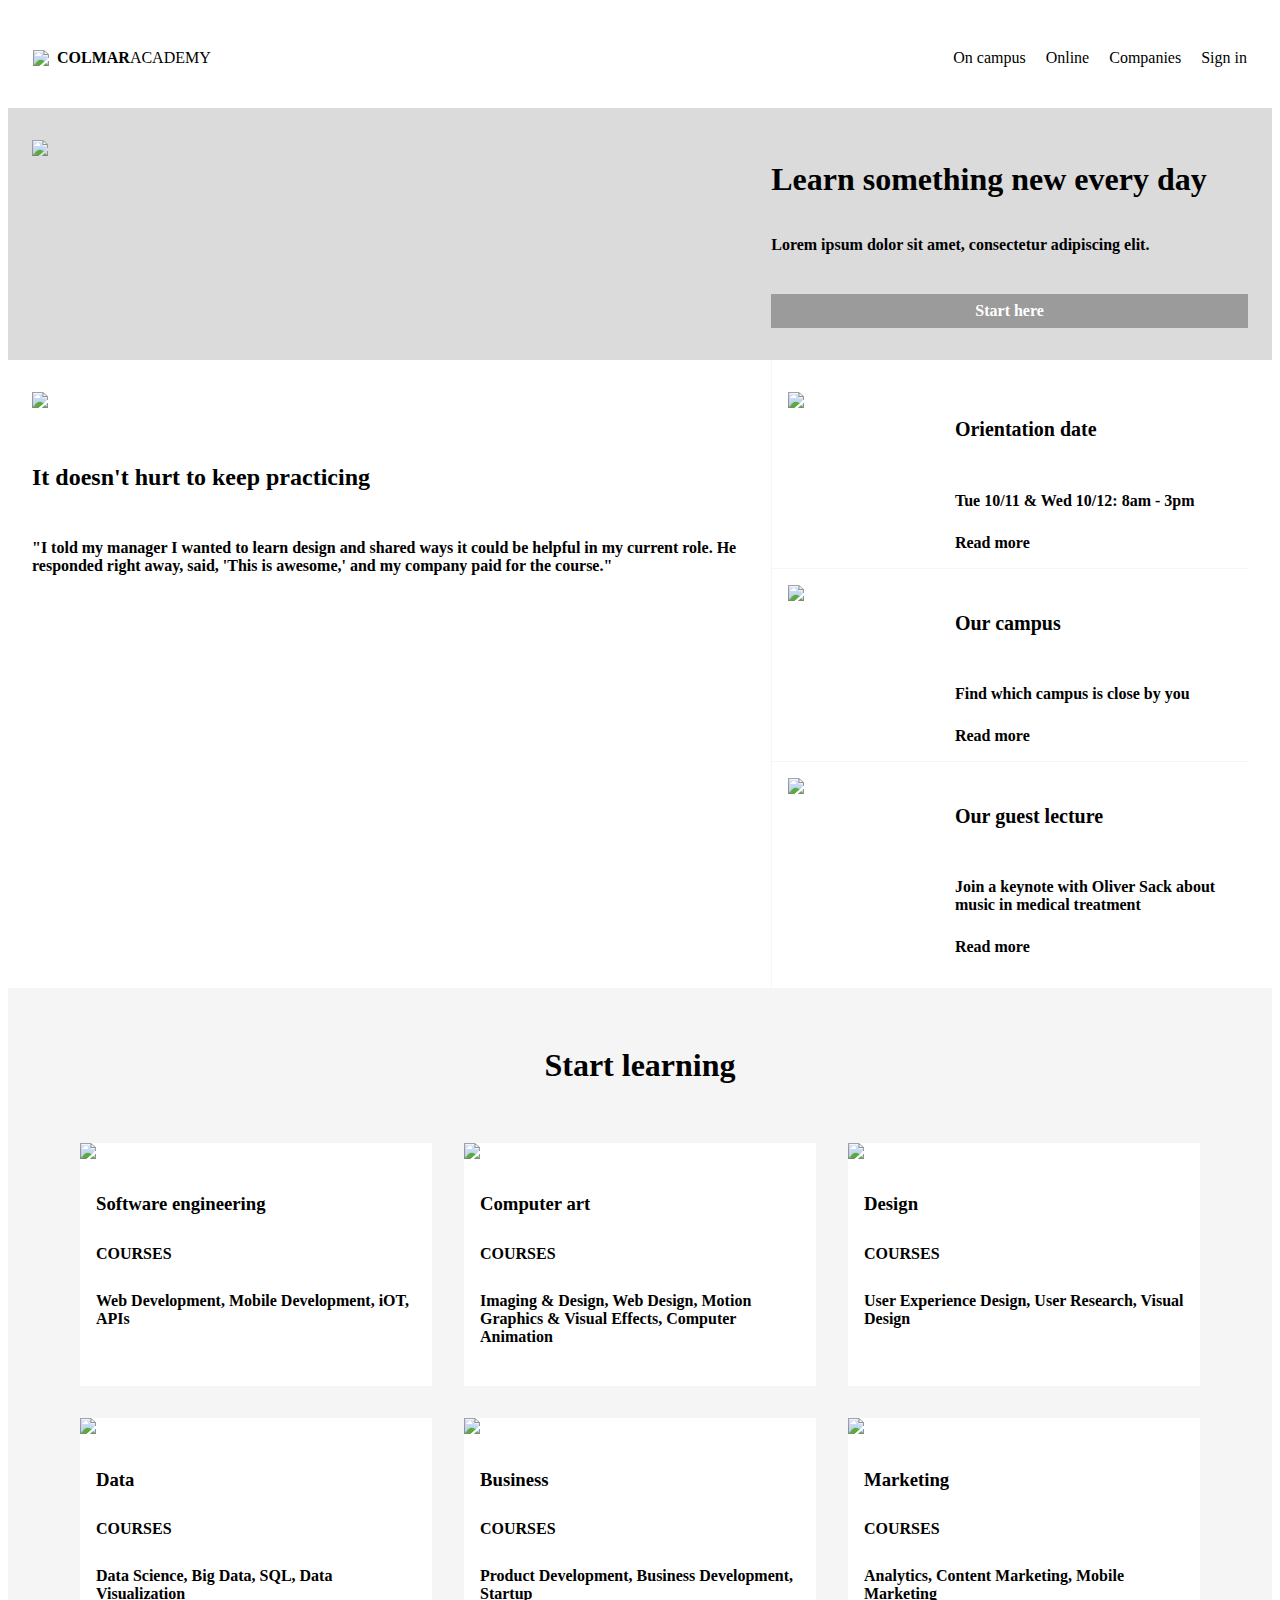
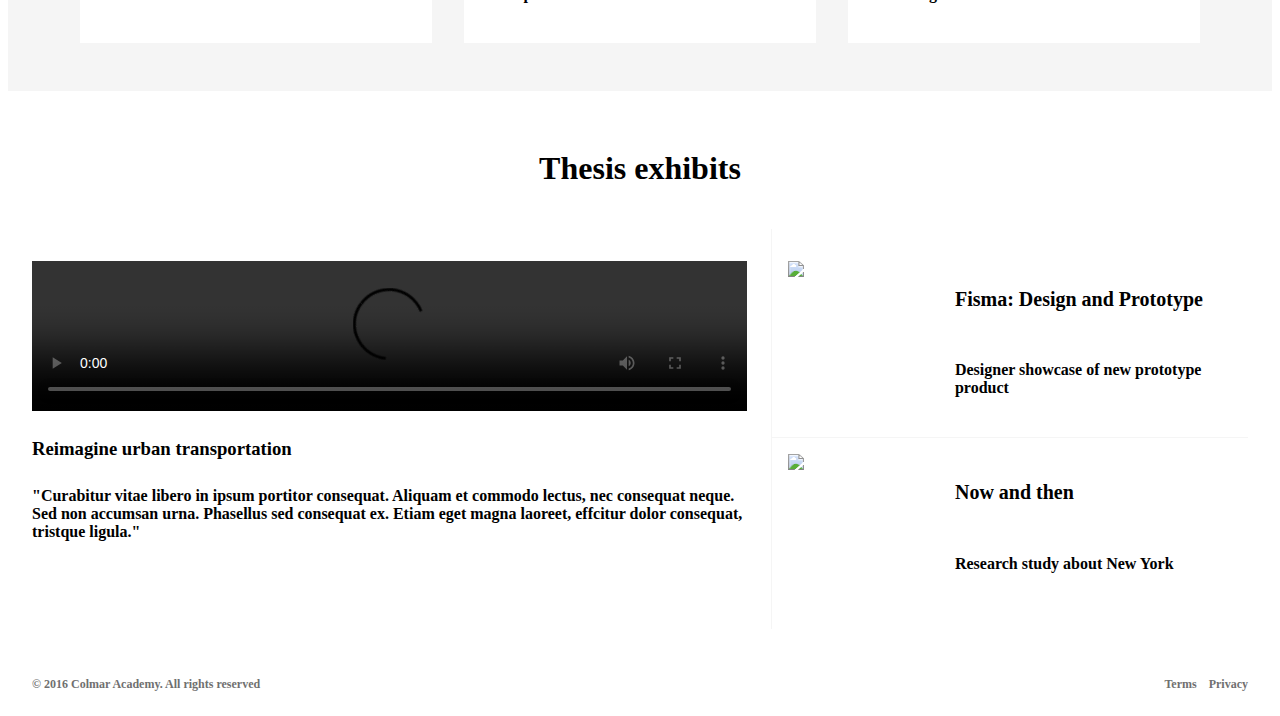
==== Colmar Project/index.html @ 215ecb6f "added files" ====
<!DOCTYPE html>
<html lang="en">
<head>
    <meta charset="UTF-8">
    <meta http-equiv="X-UA-Compatible" content="IE=edge">
    <meta name="viewport" content="width=device-width, initial-scale=1.0">
	<title>Colmar Academy</title>
	
	<link href="resources/css/index.css" rel="stylesheet" type="text/css">
	
</head>
<html>
<body>
  
	<!-- Header -->
	<header>
		<div class="desktop">
			<div class="logo">
				<img src="C:\project\Colmar Project\resources\images\images\ic-logo.svg"> <span><strong>COLMAR</strong>ACADEMY</span>
			</div>
			<nav>
				<ul>
					<li>
						<a href="#">On campus</a>
					</li>
					<li>
						<a href="#">Online</a>
					</li>
                    <li>
                        <a href="#"> Companies</a>
                    </li>
					<li>
						<a href="#">Sign in</a>
					</li>
				</ul>
			</nav>
		</div>
		<div class="mobile">
			<ul>
				<li><img src="C:\project\Colmar Project\resources\images\images\ic-logo.svg"></li>
				<li><img src="C:\project\Colmar Project\resources\images\images\ic-on-campus.svg"></li>
				<li><img src="C:\project\Colmar Project\resources\images\images\ic-online.svg"></li>
				<li><img src="C:\project\Colmar Project\resources\images\images\ic-login.svg"></li>
			</ul>
		</div>
	</header>
  
  <!-- Banner -->
	<div class="flex-content" id="banner">
		<div class="media-container main-content"><img src="C:\project\Colmar Project\resources\images\images\banner.jpg"></div>
		<div class="supporting-content">
			<h1><b>Learn something new every day</b></h1>
			<p><b>Lorem ipsum dolor sit amet, consectetur adipiscing elit.</b></p><a class="button" href="#"><b>Start here</a>
		</div>
	</div>
  
  <!-- Information -->
	<div class="flex-content" id="information-section">
		<div class="main-content">
			<div class="media-container"><img src="C:\project\Colmar Project\resources\images\images\information-main.jpg"></div>
			<h3>It doesn't hurt to keep practicing</h3>
			<p>"I told my manager I wanted to learn design and shared ways it could be helpful in my current role. He responded right away, said, 'This is awesome,' and my company paid for the course."</p>
		</div>
		<div class="supporting-content">
			<div class="content-image-box">
				<div class="media-container"><img class="desktop" src="C:\project\Colmar Project\resources\images\images\information-orientation.jpg"> <img class="mobile" src="C:\project\Colmar Project\resources\images\images\information-orientation-mobile.jpg"></div>
				<div class="text-content">
					<h4>Orientation date</h4>
					<p>Tue 10/11 & Wed 10/12: 8am - 3pm</p><a href="#">Read more</a>
				</div>
			</div>
			<div class="content-image-box">
				<div class="media-container"><img class="desktop" src="C:\project\Colmar Project\resources\images\images\information-campus.jpg"> <img class="mobile" src="C:\project\Colmar Project\resources\images\images\information-campus-mobile.jpg"></div>
				<div class="text-content">
					<h4>Our campus</h4>
					<p>Find which campus is close by you</p><a href="#">Read more</a>
				</div>
			</div>
			<div class="content-image-box">
				<div class="media-container"><img class="desktop" src="C:\project\Colmar Project\resources\images\images\information-guest-lecture.jpg"> <img class="mobile" src="C:\project\Colmar Project\resources\images\images\information-guest-lecture-mobile.jpg"></div>
				<div class="text-content">
					<h4>Our guest lecture</h4>
					<p>Join a keynote with Oliver Sack about music in medical treatment</p><a href="#">Read more</a>
				</div>
			</div>
		</div>
	</div>
  
  <!-- Courses -->
	<div id="courses-section">
		<h2>Start learning</h2>
		<div class="courses-row">
			<a class="course" href="#">
			<div class="media-container"><img src="C:\project\Colmar Project\resources\images\images\course-software.jpg"></div>
			<div class="text-content">
				<h3>Software engineering</h3>
				<h4>COURSES</h4>
				<p>Web Development, Mobile Development, iOT, APIs</p>
			</div></a> <a class="course" href="#">
			<div class="media-container"><img src="C:\project\Colmar Project\resources\images\images\course-computer-art.jpg"></div>
			<div class="text-content">
				<h3>Computer art</h3>
				<h4>COURSES</h4>
				<p>Imaging & Design, Web Design, Motion Graphics & Visual Effects, Computer Animation</p>
			</div></a> <a class="course" href="#">
			<div class="media-container"><img src="C:\project\Colmar Project\resources\images\images\course-design.jpg"></div>
			<div class="text-content">
				<h3>Design</h3>
				<h4>COURSES</h4>
				<p>User Experience Design, User Research, Visual Design</p>
			</div></a>
		</div>
		<div class="courses-row">
			<a class="course" href="#">
			<div class="media-container"><img src="C:\project\Colmar Project\resources\images\images\course-data.jpg"></div>
			<div class="text-content">
				<h3>Data</h3>
				<h4>COURSES</h4>
				<p>Data Science, Big Data, SQL, Data Visualization</p>
			</div></a> <a class="course" href="#">
			<div class="media-container"><img src="C:\project\Colmar Project\resources\images\images\course-business.jpg"></div>
			<div class="text-content">
				<h3>Business</h3>
				<h4>COURSES</h4>
				<p>Product Development, Business Development, Startup</p>
			</div></a> <a class="course" href="#">
			<div class="media-container"><img src="C:\project\Colmar Project\resources\images\images\course-marketing.jpg"></div>
			<div class="text-content">
				<h3>Marketing</h3>
				<h4>COURSES</h4>
				<p>Analytics, Content Marketing, Mobile Marketing</p>
			</div></a>
		</div>
	</div>
  
  <!-- Thesis -->
	<div id="thesis-section">
		<h2>Thesis exhibits</h2>
		<div class="flex-content">
			<div class="main-content">
				<div class="media-container">
					<video controls="" src="C:\project\Colmar Project\resources\video\videos\thesis.mp4">Video could not be loaded.</video>
				</div>
				<h3>Reimagine urban transportation</h3>
				<p>"Curabitur vitae libero in ipsum portitor consequat. Aliquam et commodo lectus, nec consequat neque. Sed non accumsan urna. Phasellus sed consequat ex. Etiam eget magna laoreet, effcitur dolor consequat, tristque ligula."</p>
			</div>
			<div class="supporting-content">
				<div class="content-image-box">
					<div class="media-container"><img src="C:\project\Colmar Project\resources\images\images\thesis-fisma.jpg"></div>
					<div class="text-content">
						<h4>Fisma: Design and Prototype</h4>
						<p>Designer showcase of new prototype product</p>
					</div>
				</div>
				<div class="content-image-box">
					<div class="media-container"><img src="C:\project\Colmar Project\resources\images\images\thesis-now-and-then.jpg"></div>
					<div class="text-content">
						<h4>Now and then</h4>
						<p>Research study about New York</p>
					</div>
				</div>
			</div>
		</div>
	</div>
  
  <!-- Footer -->
	<footer>
		<span class="copyright">© 2016 Colmar Academy. All rights reserved</span> <a href="#">Terms</a> <a href="#">Privacy</a>
	</footer>
</body>
</html>
---- Colmar Project/resources/css/index.css ----
/* Universal Styles */

html {
    font-size: 16px;
  }
  
  a {
    text-decoration: none;
    color: inherit;
  }
  
  strong {
    font-weight: bold;
  }
  
  h2 {
    padding-bottom: 1rem;
    text-align: center;
    font-weight: bold;
    font-size: 2rem;
  }
  
  h1 {
    font-weight: bold;
  }
  
  .media-container {
    overflow: hidden;
  }
  
  .media-container img,
  .media-container video {
    display: block;
    width: 100%;
  }
  
  /* Universal Component - Flex Content Container */
  
  .flex-content {
    display: flex;
    padding: 0 1.5rem;
  }
  
  .flex-content .main-content {
    width: 60%;
    padding: 2rem 1.5rem 2rem 0;
    border-right: 1px solid rgb(245, 245, 245);
  }
  
  .flex-content .supporting-content {
    display: flex;
    flex-direction: column;
    width: 40%;
    padding: 2rem 0;
  }
  
  /* Universal Component - Content Image Box */
  
  .content-image-box {
    display: flex;
    padding: 1rem 0 1rem 1rem;
    border-bottom: 1px solid rgb(245, 245, 245);
  }
  
  .content-image-box:first-child {
    padding-top: 0;
  }
  
  .content-image-box:last-child {
    padding-bottom: 0;
    border-bottom: none;
  }
  
  .content-image-box .media-container {
    width: 35%;
  }
  
  .content-image-box .text-content {
    display: flex;
    flex-direction: column;
    justify-content: center;
    width: 65%;
    padding: 0 0.75rem 0 1rem;
  }
  
  .content-image-box h4 {
    padding-bottom: .5rem;
    font-size: 1.25rem;
    font-weight: bold;
  }
  
  .content-image-box p {
    padding-bottom: .5rem;
  }
  
  .content-image-box .mobile {
    display: none;
  }
  
  
  @media only screen and (max-width: 895px) {
    .content-image-box .desktop {
      display: none;
    }
  
    .content-image-box .mobile {
      display: block;
    }
  
    .content-image-box {
      padding-left: 0;
      border-bottom: none;
    }
  
    .content-image-box .media-container {
      width: 100%;
    }
  }
  
  /* Header */
  
  header {
    padding: 25px;
  }
  
  header .desktop {
    display: flex;
    align-items: center;
  }
  
  header .logo {
    flex-grow: 1;
    display: flex;
    align-items: center;
  }
  
  header .logo img {
    margin-right: .5rem;
  }
  
  header li {
    display: inline;
    padding-right: 1rem;
  }
  
  header li:last-child {
    padding-right: 0;
  }
  
  header .mobile {
    display: none;
  }
  
  @media only screen and (max-width: 550px) {
    header .desktop {
      display: none;
    }
  
    header .mobile {
      display: block;
      width: 100%;
    }
  
    header .mobile ul {
      display: flex;
      justify-content: space-around;
      align-items: center;
    }
  
    .logo {
      justify-content: center;
    }
  
    .logo span {
      display: none;
    }
  
    nav {
      display: none;
    }
  }
  
  /* Banner */
  
  #banner {
    background-color: rgb(219, 219, 219);
  }
  
  #banner .main-content {
    border-right: none;
  }
  
  #banner .supporting-content {
    justify-content: center;
  }
  
  #banner h3 {
    padding-bottom: 2rem;
    font-size: 2rem;
  }
  
  #banner p {
    padding-bottom: 1.5rem;
  }
  
  #banner a {
    padding: .5rem 0;
    background-color: rgb(155, 155, 155);
    text-align: center;
    color: white;
  }
  
  @media only screen and (max-width: 770px) {
    #banner {
      flex-direction: column;
      padding: 0;
    }
  
    #banner .main-content {
      width: auto;
      padding: 0;
    }
  
    #banner .supporting-content {
      width: auto;
      padding: 2rem 1rem;
    }
  }
  
  /* Information */
  
  #information-section .main-content h3 {
    padding-top: 2rem;
    padding-bottom: 1.5rem;
    font-size: 1.5rem;
  }
  
  #information-section .supporting-content {
    justify-content: space-between;
  }
  
  @media only screen and (max-width: 895px) {
    #information-section.flex-content {
      padding: 0 1rem;
    }
  
    #information-section .main-content {
      display: none;
    }
  
    #information-section .supporting-content {
      width: 100%;
    }
  
    #information-section .supporting-content .content-image-box {
      flex-direction: column;
    }
  
    #information-section .text-content {
      max-width: 14rem;
      padding: 1rem;
    }
  }
  
  /* Courses */
  
  #courses-section {
    padding: 2rem 3.5rem;
    background-color: rgb(245, 245, 245);
  }
  
  .courses-row {
    display: flex;
  }
  
  .course {
    flex-basis: 33%;
    margin: 1rem;
    background-color: white;
  }
  
  .course .text-content {
    padding: 1rem 1rem 1.5rem 1rem;
  }
  
  .course h3,
  .course h4 {
    padding-bottom: .5rem;
  }
  
  @media only screen and (max-width: 770px) {
    #courses-section {
      padding: 2rem 1rem;
      background-color: inherit;
    }
  
    .courses-row {
      flex-direction: column;
    }
  
    .course {
      margin: .25rem 0;
    }
  
    .course .text-content {
      background-color: rgb(216, 216, 216);
    }
  
    .course h3 {
      padding-bottom: 0;
    }
  
    .course .media-container,
    .course h4,
    .course p {
      display: none;
    }
  }
  
  /* Thesis */
  
  #thesis-section {
    padding: 2rem 0;
  }
  
  #thesis-section .main-content {
    padding-bottom: 0;
  }
  
  #thesis-section h3 {
    padding: .5rem 0;
  }
  
  @media only screen and (max-width: 895px) {
    #thesis-section .main-content h3,
    #thesis-section .main-content p,
    #thesis-section .supporting-content {
      display: none;
    }
  
    #thesis-section {
      padding-bottom: 1.5rem;
    }
  
    #thesis-section .flex-content {
      padding: 0;
    }
  
    #thesis-section .main-content {
      width: 100%;
      padding: 0;
      margin-right: 0;
    }
  }
  
  /* Footer */
  
  footer {
    display: flex;
    padding: 1rem 1.5rem;
    font-size: .75rem;
    color: rgb(112, 112, 112);
  }
  
  footer .copyright {
    flex-grow: 1;
  }
  
  footer a {
    margin-right: .75rem;
  }
  
  footer a:last-child {
    margin-right: 0;
  }
  
  @media only screen and (max-width: 600px) {
    footer a {
      display: none;
    }
  }
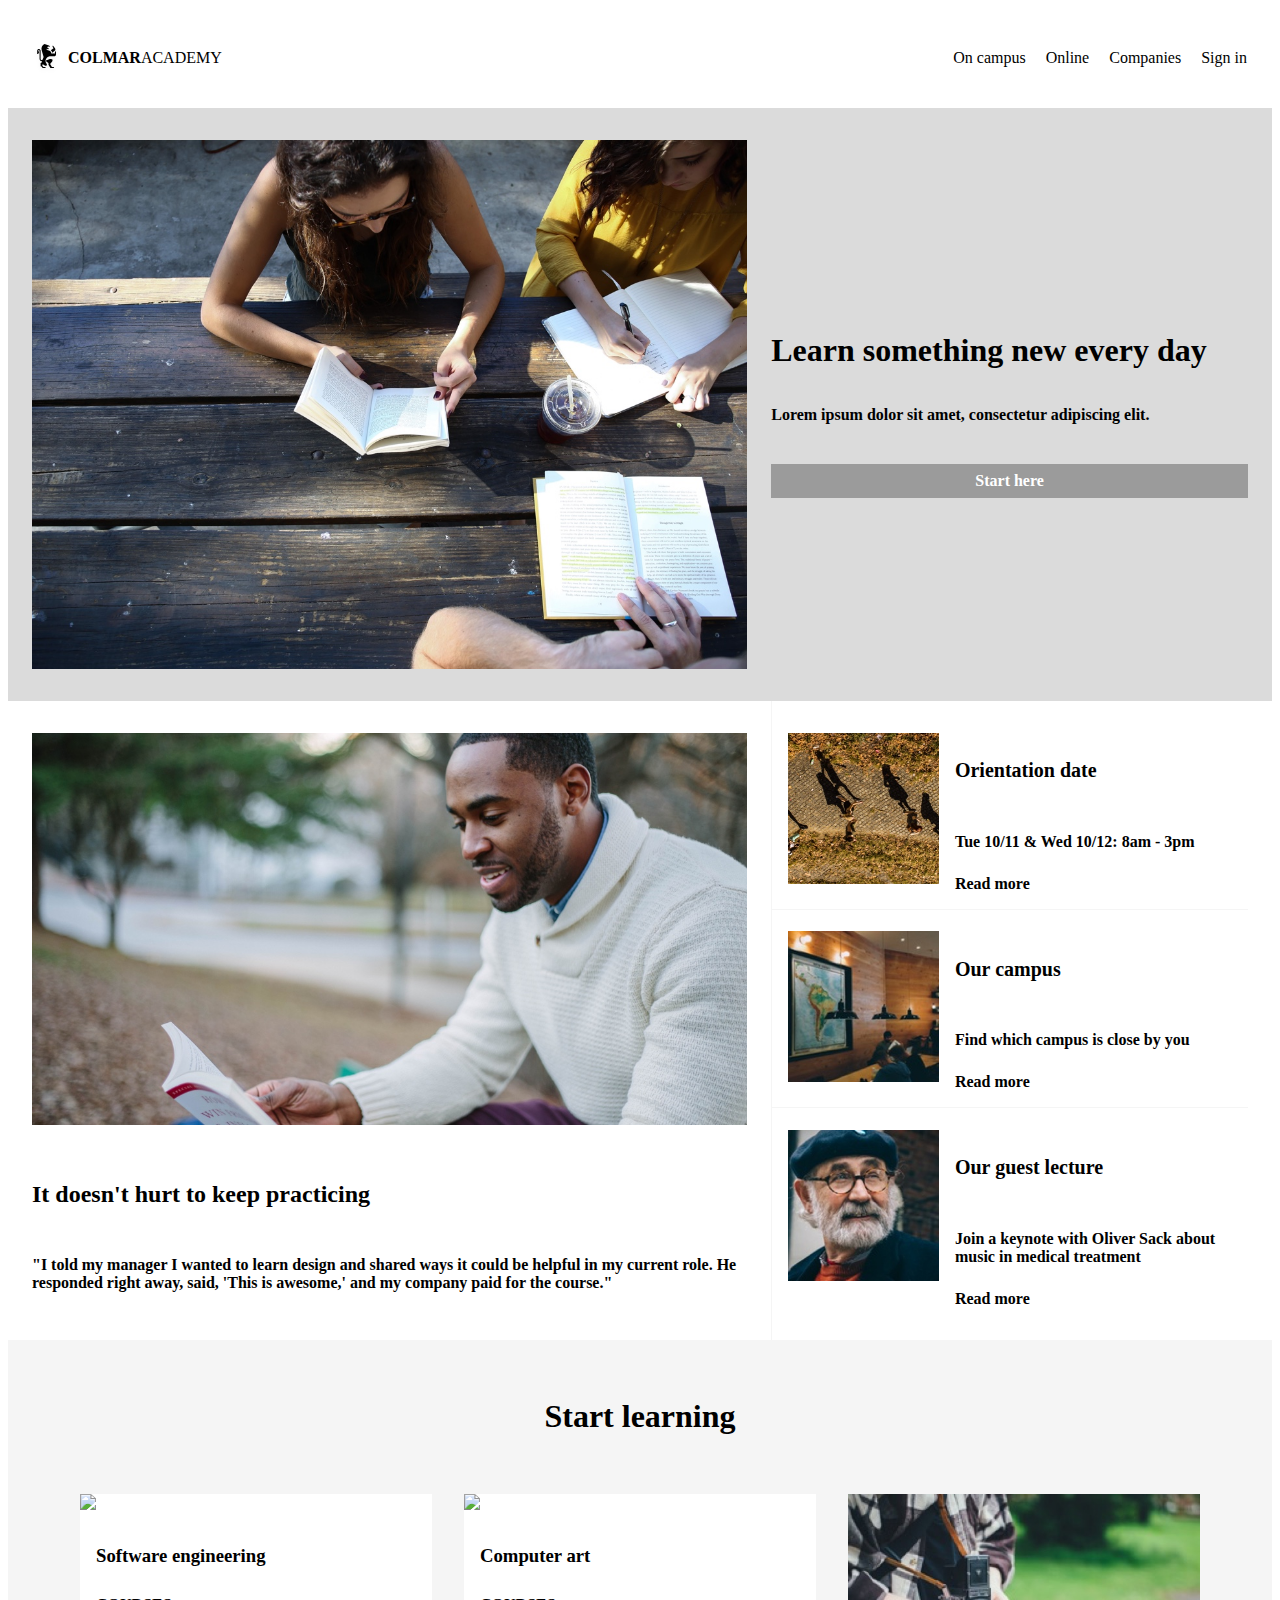
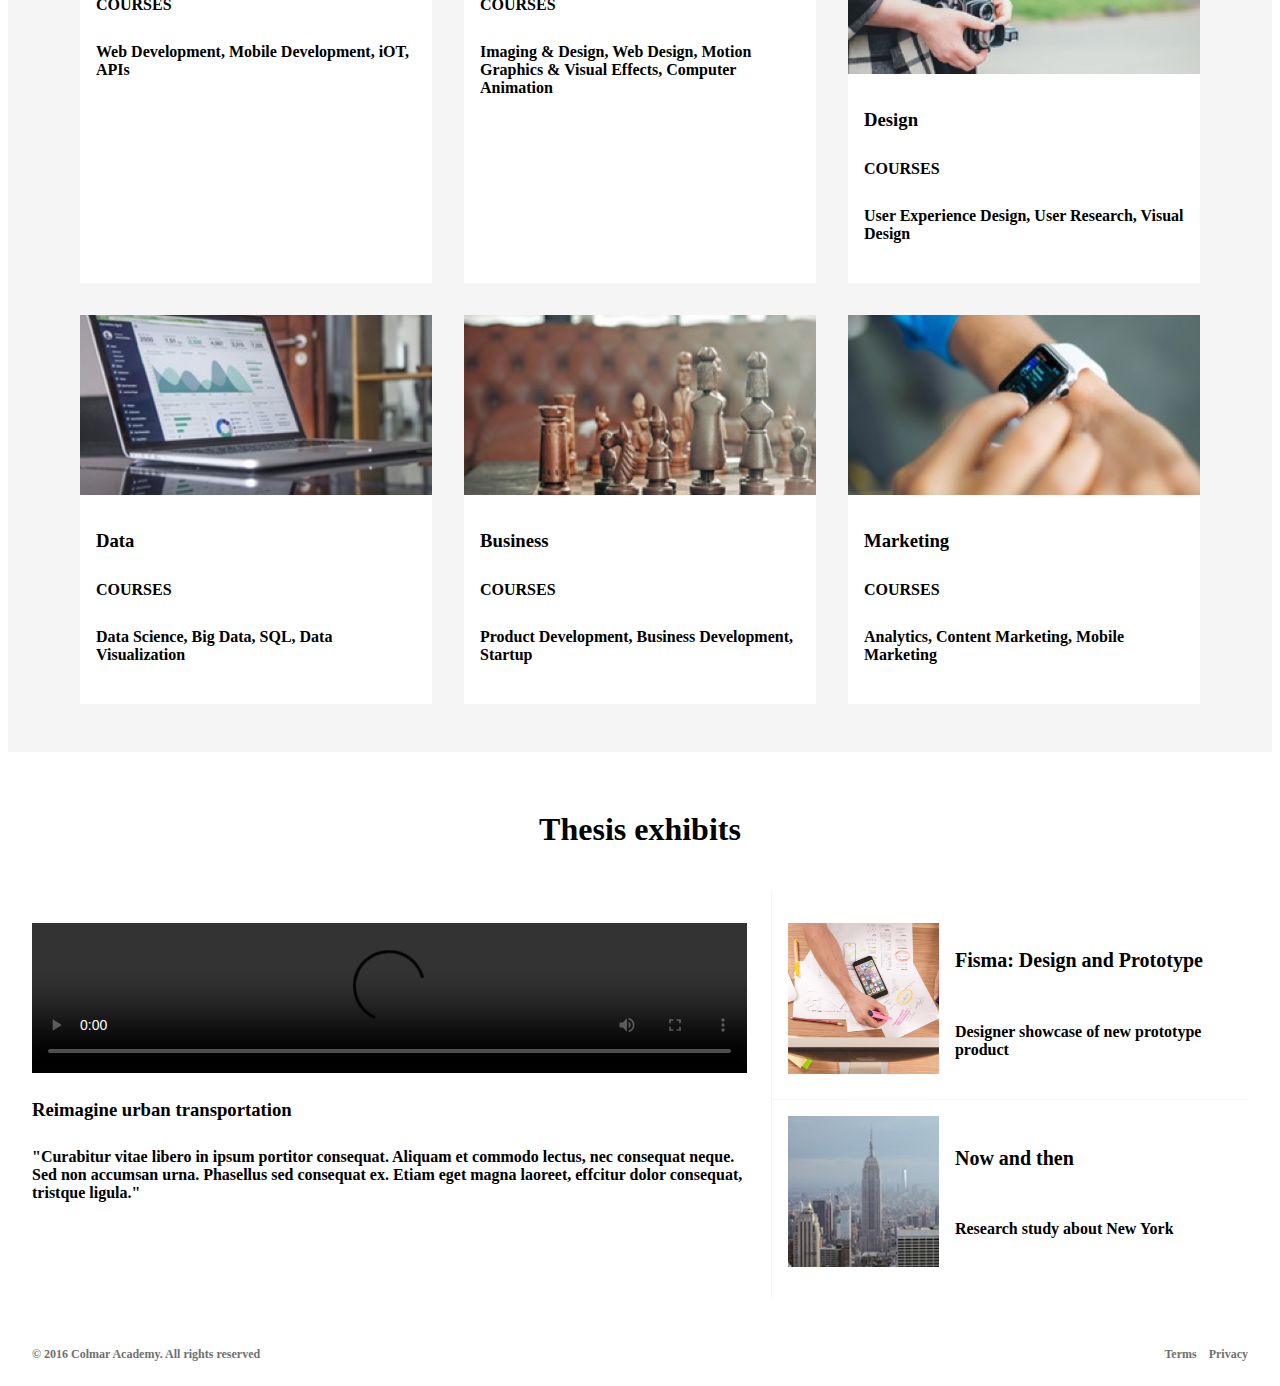
==== commit 8dedb655: "added new files" ====
--- a/Colmar Project/index.html
+++ b/Colmar Project/index.html
@@ -16,7 +16,7 @@
 	<header>
 		<div class="desktop">
 			<div class="logo">
-				<img src="C:\project\Colmar Project\resources\images\images\ic-logo.svg"> <span><strong>COLMAR</strong>ACADEMY</span>
+				<img src="./resources/images/images/ic-logo.svg"> <span><strong>COLMAR</strong>ACADEMY</span>
 			</div>
 			<nav>
 				<ul>
@@ -37,17 +37,17 @@
 		</div>
 		<div class="mobile">
 			<ul>
-				<li><img src="C:\project\Colmar Project\resources\images\images\ic-logo.svg"></li>
-				<li><img src="C:\project\Colmar Project\resources\images\images\ic-on-campus.svg"></li>
-				<li><img src="C:\project\Colmar Project\resources\images\images\ic-online.svg"></li>
-				<li><img src="C:\project\Colmar Project\resources\images\images\ic-login.svg"></li>
+				<li><img src="./resources/images/images/ic-logo.svg"></li>
+				<li><img src="./resources/images/images/ic-on-campus.svg"></li>
+				<li><img src="./resources/images/images/ic-online.svg"></li>
+				<li><img src="./resources/images/images/ic-login.svg"></li>
 			</ul>
 		</div>
 	</header>
   
   <!-- Banner -->
 	<div class="flex-content" id="banner">
-		<div class="media-container main-content"><img src="C:\project\Colmar Project\resources\images\images\banner.jpg"></div>
+		<div class="media-container main-content"><img src="./resources/images/images/banner.jpg"></div>
 		<div class="supporting-content">
 			<h1><b>Learn something new every day</b></h1>
 			<p><b>Lorem ipsum dolor sit amet, consectetur adipiscing elit.</b></p><a class="button" href="#"><b>Start here</a>
@@ -57,27 +57,27 @@
   <!-- Information -->
 	<div class="flex-content" id="information-section">
 		<div class="main-content">
-			<div class="media-container"><img src="C:\project\Colmar Project\resources\images\images\information-main.jpg"></div>
+			<div class="media-container"><img src="./resources/images/images/information-main.jpg"></div>
 			<h3>It doesn't hurt to keep practicing</h3>
 			<p>"I told my manager I wanted to learn design and shared ways it could be helpful in my current role. He responded right away, said, 'This is awesome,' and my company paid for the course."</p>
 		</div>
 		<div class="supporting-content">
 			<div class="content-image-box">
-				<div class="media-container"><img class="desktop" src="C:\project\Colmar Project\resources\images\images\information-orientation.jpg"> <img class="mobile" src="C:\project\Colmar Project\resources\images\images\information-orientation-mobile.jpg"></div>
+				<div class="media-container"><img class="desktop" src="./resources/images/images/information-orientation.jpg"> <img class="mobile" src="C:\project\Colmar Project\resources\images\images\information-orientation-mobile.jpg"></div>
 				<div class="text-content">
 					<h4>Orientation date</h4>
 					<p>Tue 10/11 & Wed 10/12: 8am - 3pm</p><a href="#">Read more</a>
 				</div>
 			</div>
 			<div class="content-image-box">
-				<div class="media-container"><img class="desktop" src="C:\project\Colmar Project\resources\images\images\information-campus.jpg"> <img class="mobile" src="C:\project\Colmar Project\resources\images\images\information-campus-mobile.jpg"></div>
+				<div class="media-container"><img class="desktop" src="./resources/images/images/information-campus.jpg"> <img class="mobile" src="C:\project\Colmar Project\resources\images\images\information-campus-mobile.jpg"></div>
 				<div class="text-content">
 					<h4>Our campus</h4>
 					<p>Find which campus is close by you</p><a href="#">Read more</a>
 				</div>
 			</div>
 			<div class="content-image-box">
-				<div class="media-container"><img class="desktop" src="C:\project\Colmar Project\resources\images\images\information-guest-lecture.jpg"> <img class="mobile" src="C:\project\Colmar Project\resources\images\images\information-guest-lecture-mobile.jpg"></div>
+				<div class="media-container"><img class="desktop" src="./resources/images/images/information-guest-lecture.jpg"> <img class="mobile" src="C:\project\Colmar Project\resources\images\images\information-guest-lecture-mobile.jpg"></div>
 				<div class="text-content">
 					<h4>Our guest lecture</h4>
 					<p>Join a keynote with Oliver Sack about music in medical treatment</p><a href="#">Read more</a>
@@ -103,7 +103,7 @@
 				<h4>COURSES</h4>
 				<p>Imaging & Design, Web Design, Motion Graphics & Visual Effects, Computer Animation</p>
 			</div></a> <a class="course" href="#">
-			<div class="media-container"><img src="C:\project\Colmar Project\resources\images\images\course-design.jpg"></div>
+			<div class="media-container"><img src="./resources/images/images/course-design.jpg"></div>
 			<div class="text-content">
 				<h3>Design</h3>
 				<h4>COURSES</h4>
@@ -112,19 +112,19 @@
 		</div>
 		<div class="courses-row">
 			<a class="course" href="#">
-			<div class="media-container"><img src="C:\project\Colmar Project\resources\images\images\course-data.jpg"></div>
+			<div class="media-container"><img src="./resources/images/images/course-data.jpg"></div>
 			<div class="text-content">
 				<h3>Data</h3>
 				<h4>COURSES</h4>
 				<p>Data Science, Big Data, SQL, Data Visualization</p>
 			</div></a> <a class="course" href="#">
-			<div class="media-container"><img src="C:\project\Colmar Project\resources\images\images\course-business.jpg"></div>
+			<div class="media-container"><img src="./resources/images/images/course-business.jpg"></div>
 			<div class="text-content">
 				<h3>Business</h3>
 				<h4>COURSES</h4>
 				<p>Product Development, Business Development, Startup</p>
 			</div></a> <a class="course" href="#">
-			<div class="media-container"><img src="C:\project\Colmar Project\resources\images\images\course-marketing.jpg"></div>
+			<div class="media-container"><img src="./resources/images/images/course-marketing.jpg"></div>
 			<div class="text-content">
 				<h3>Marketing</h3>
 				<h4>COURSES</h4>
@@ -139,21 +139,21 @@
 		<div class="flex-content">
 			<div class="main-content">
 				<div class="media-container">
-					<video controls="" src="C:\project\Colmar Project\resources\video\videos\thesis.mp4">Video could not be loaded.</video>
+					<video controls="" src="./resources/video/videos/thesis.mp4">Video could not be loaded.</video>
 				</div>
 				<h3>Reimagine urban transportation</h3>
 				<p>"Curabitur vitae libero in ipsum portitor consequat. Aliquam et commodo lectus, nec consequat neque. Sed non accumsan urna. Phasellus sed consequat ex. Etiam eget magna laoreet, effcitur dolor consequat, tristque ligula."</p>
 			</div>
 			<div class="supporting-content">
 				<div class="content-image-box">
-					<div class="media-container"><img src="C:\project\Colmar Project\resources\images\images\thesis-fisma.jpg"></div>
+					<div class="media-container"><img src="./resources/images/images/thesis-fisma.jpg"></div>
 					<div class="text-content">
 						<h4>Fisma: Design and Prototype</h4>
 						<p>Designer showcase of new prototype product</p>
 					</div>
 				</div>
 				<div class="content-image-box">
-					<div class="media-container"><img src="C:\project\Colmar Project\resources\images\images\thesis-now-and-then.jpg"></div>
+					<div class="media-container"><img src="./resources/images/images/thesis-now-and-then.jpg"></div>
 					<div class="text-content">
 						<h4>Now and then</h4>
 						<p>Research study about New York</p>
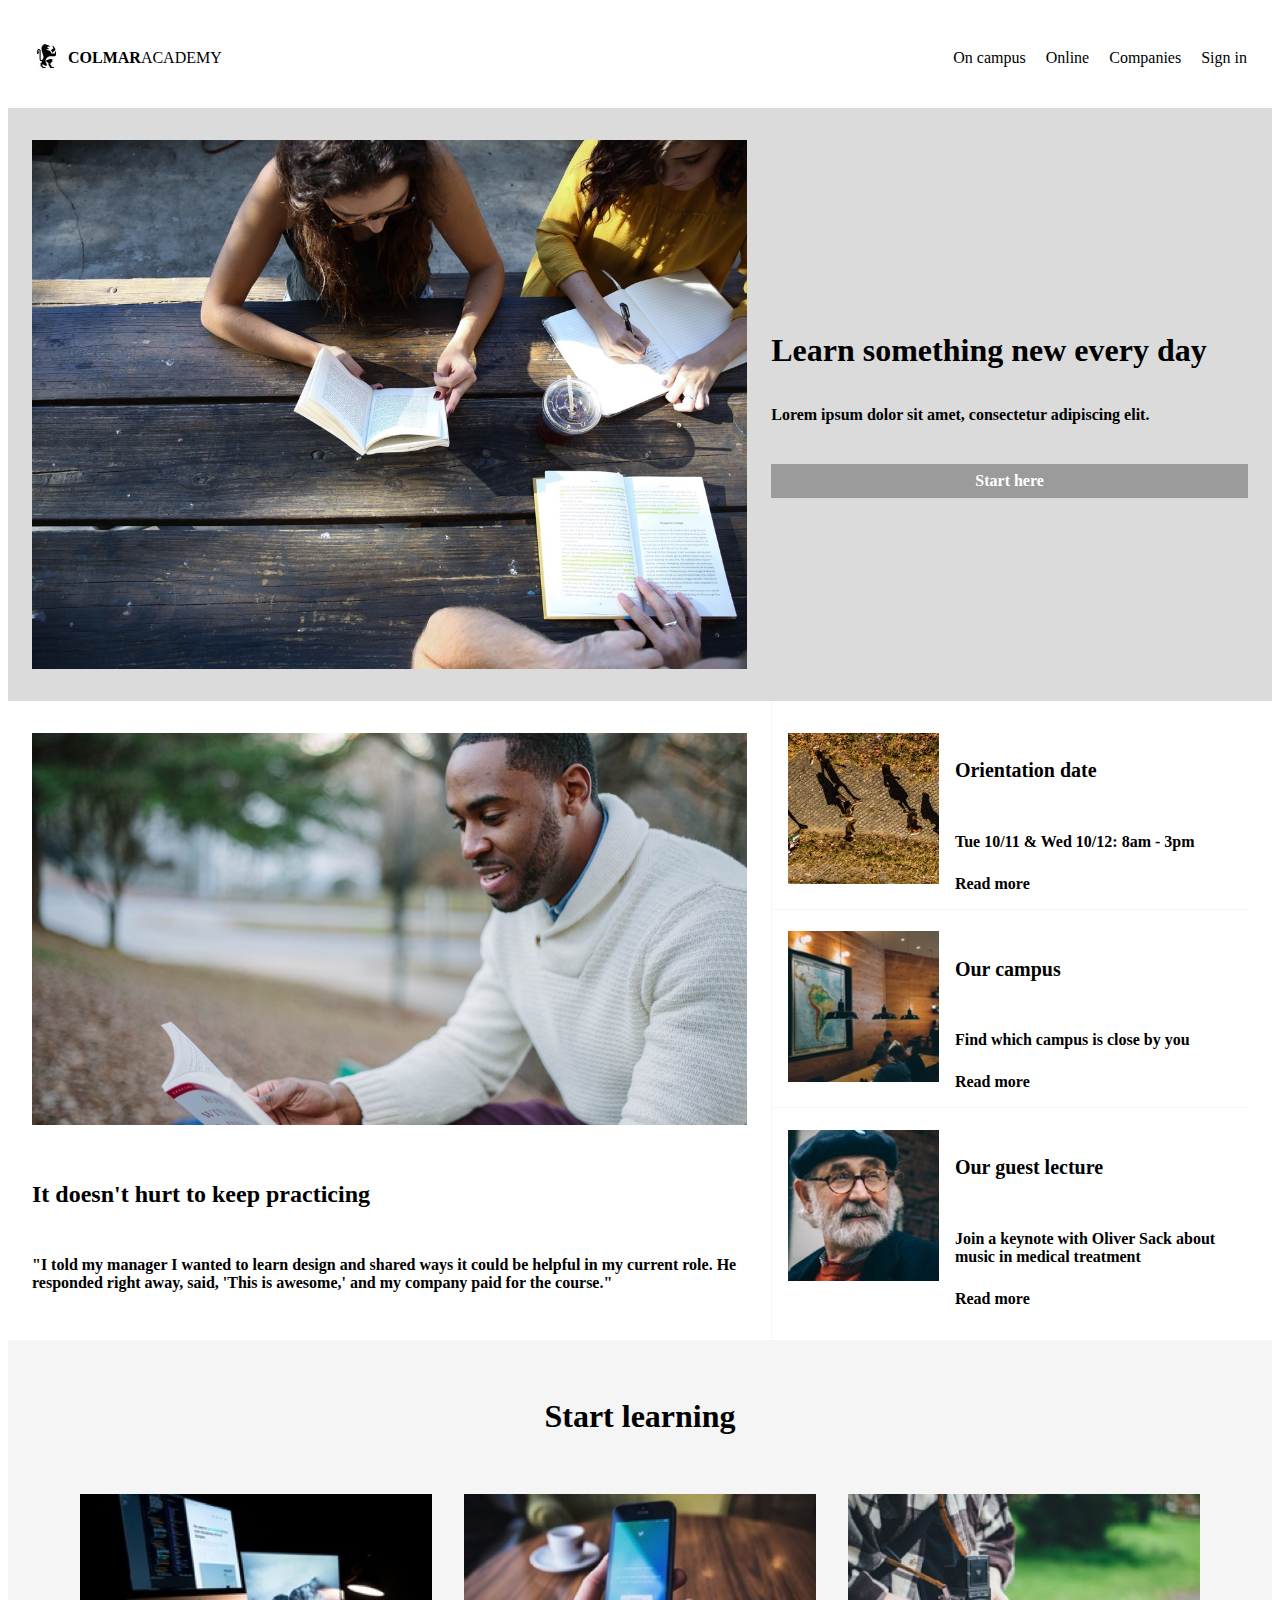
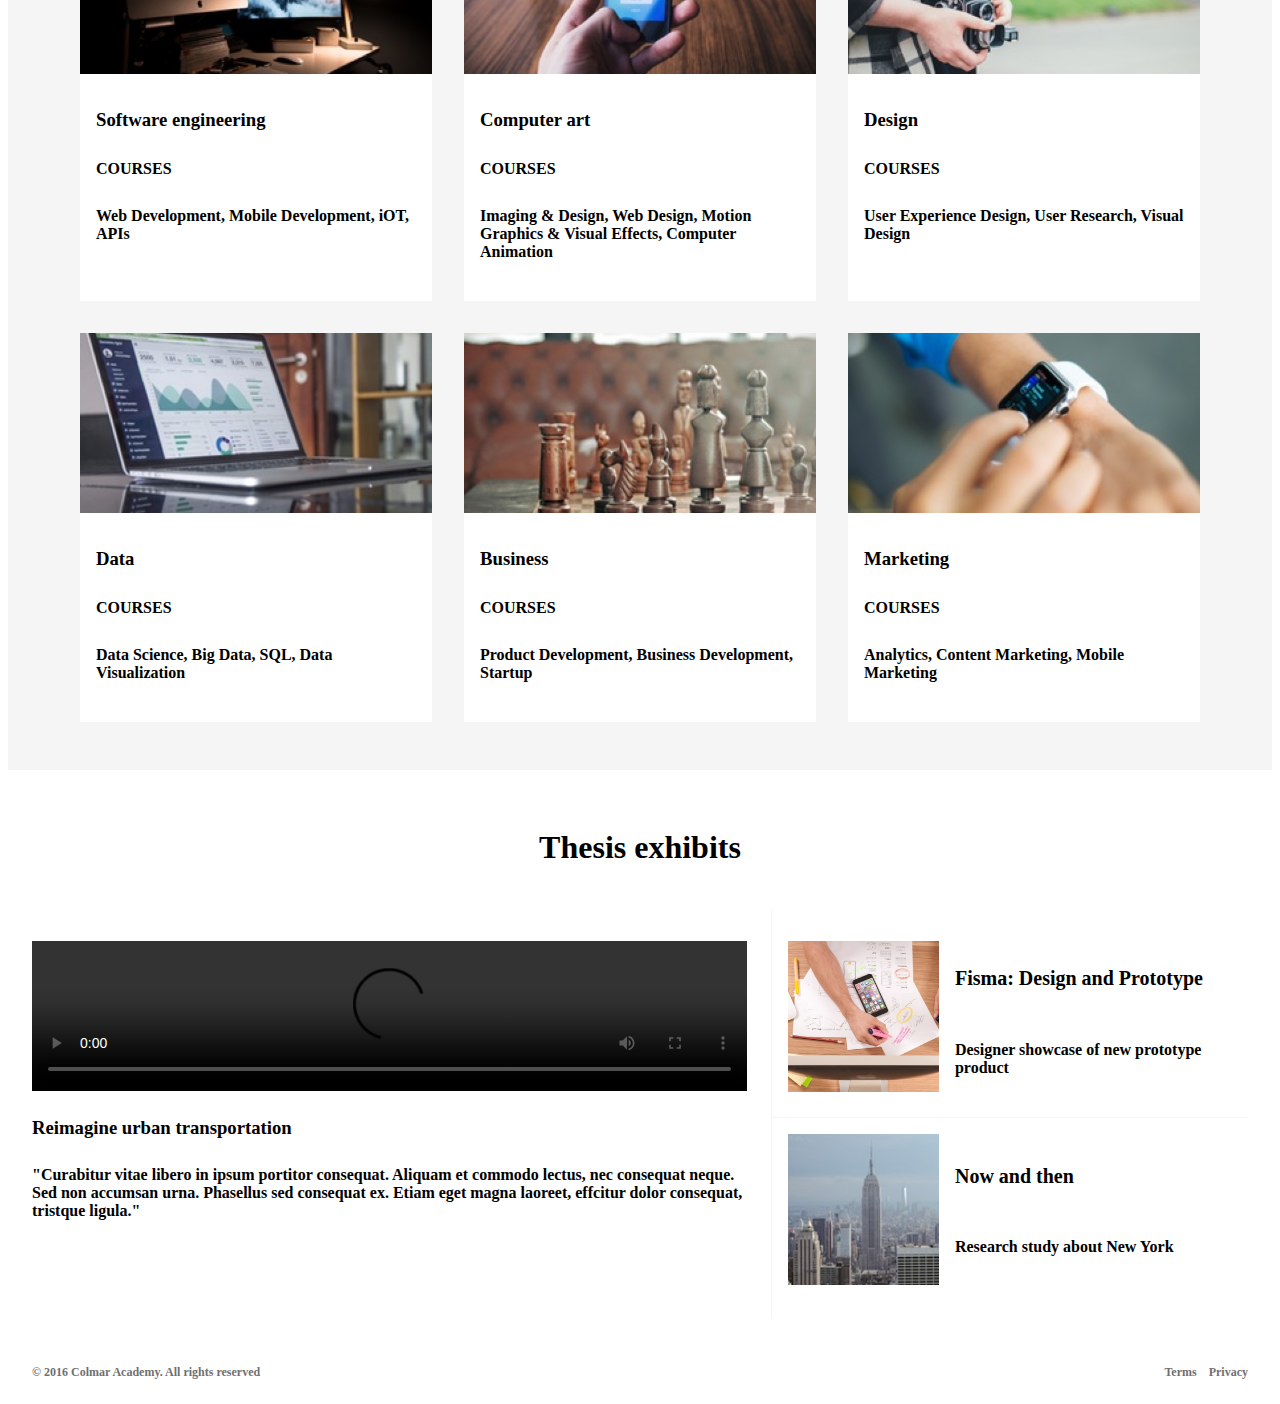
==== commit a6312045: "added new files" ====
--- a/Colmar Project/index.html
+++ b/Colmar Project/index.html
@@ -91,13 +91,13 @@
 		<h2>Start learning</h2>
 		<div class="courses-row">
 			<a class="course" href="#">
-			<div class="media-container"><img src="C:\project\Colmar Project\resources\images\images\course-software.jpg"></div>
+			<div class="media-container"><img src="./resources\images\images\course-software.jpg"></div>
 			<div class="text-content">
 				<h3>Software engineering</h3>
 				<h4>COURSES</h4>
 				<p>Web Development, Mobile Development, iOT, APIs</p>
 			</div></a> <a class="course" href="#">
-			<div class="media-container"><img src="C:\project\Colmar Project\resources\images\images\course-computer-art.jpg"></div>
+			<div class="media-container"><img src="./resources\images\images\course-computer-art.jpg"></div>
 			<div class="text-content">
 				<h3>Computer art</h3>
 				<h4>COURSES</h4>
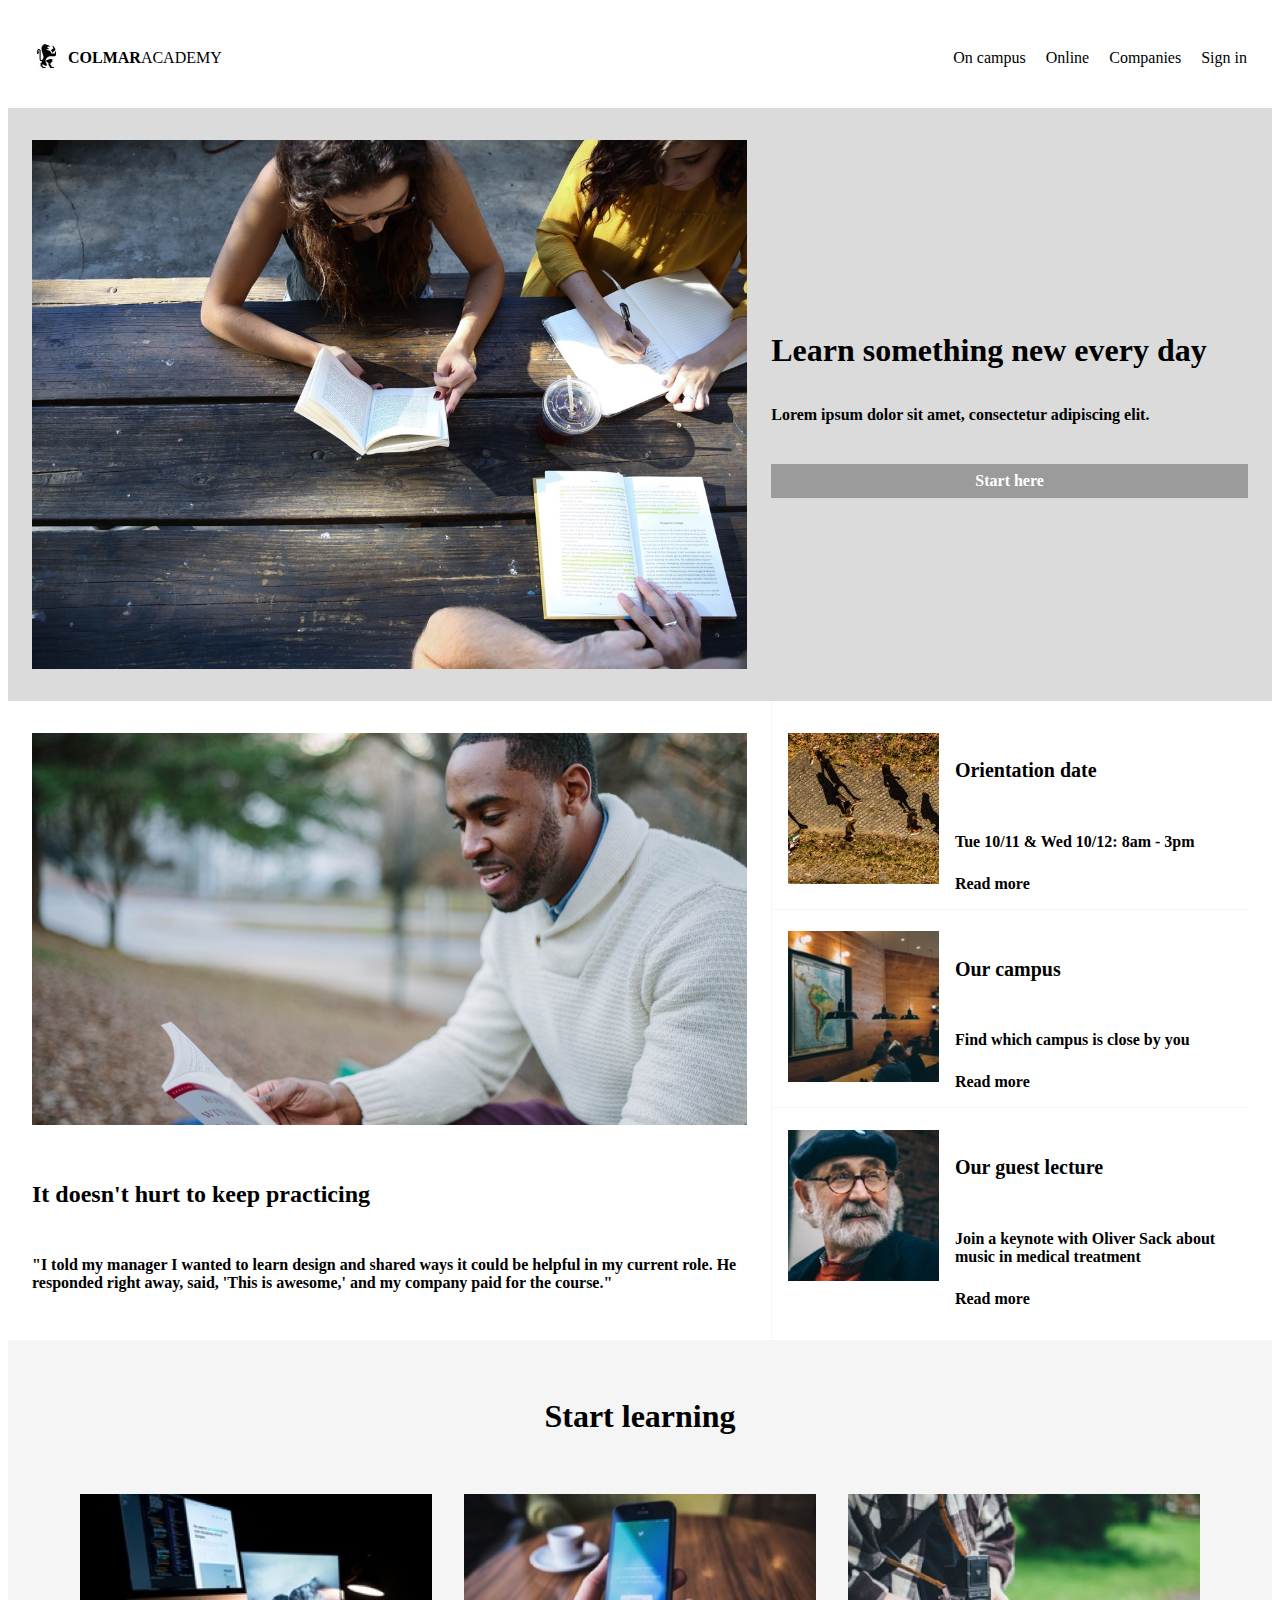
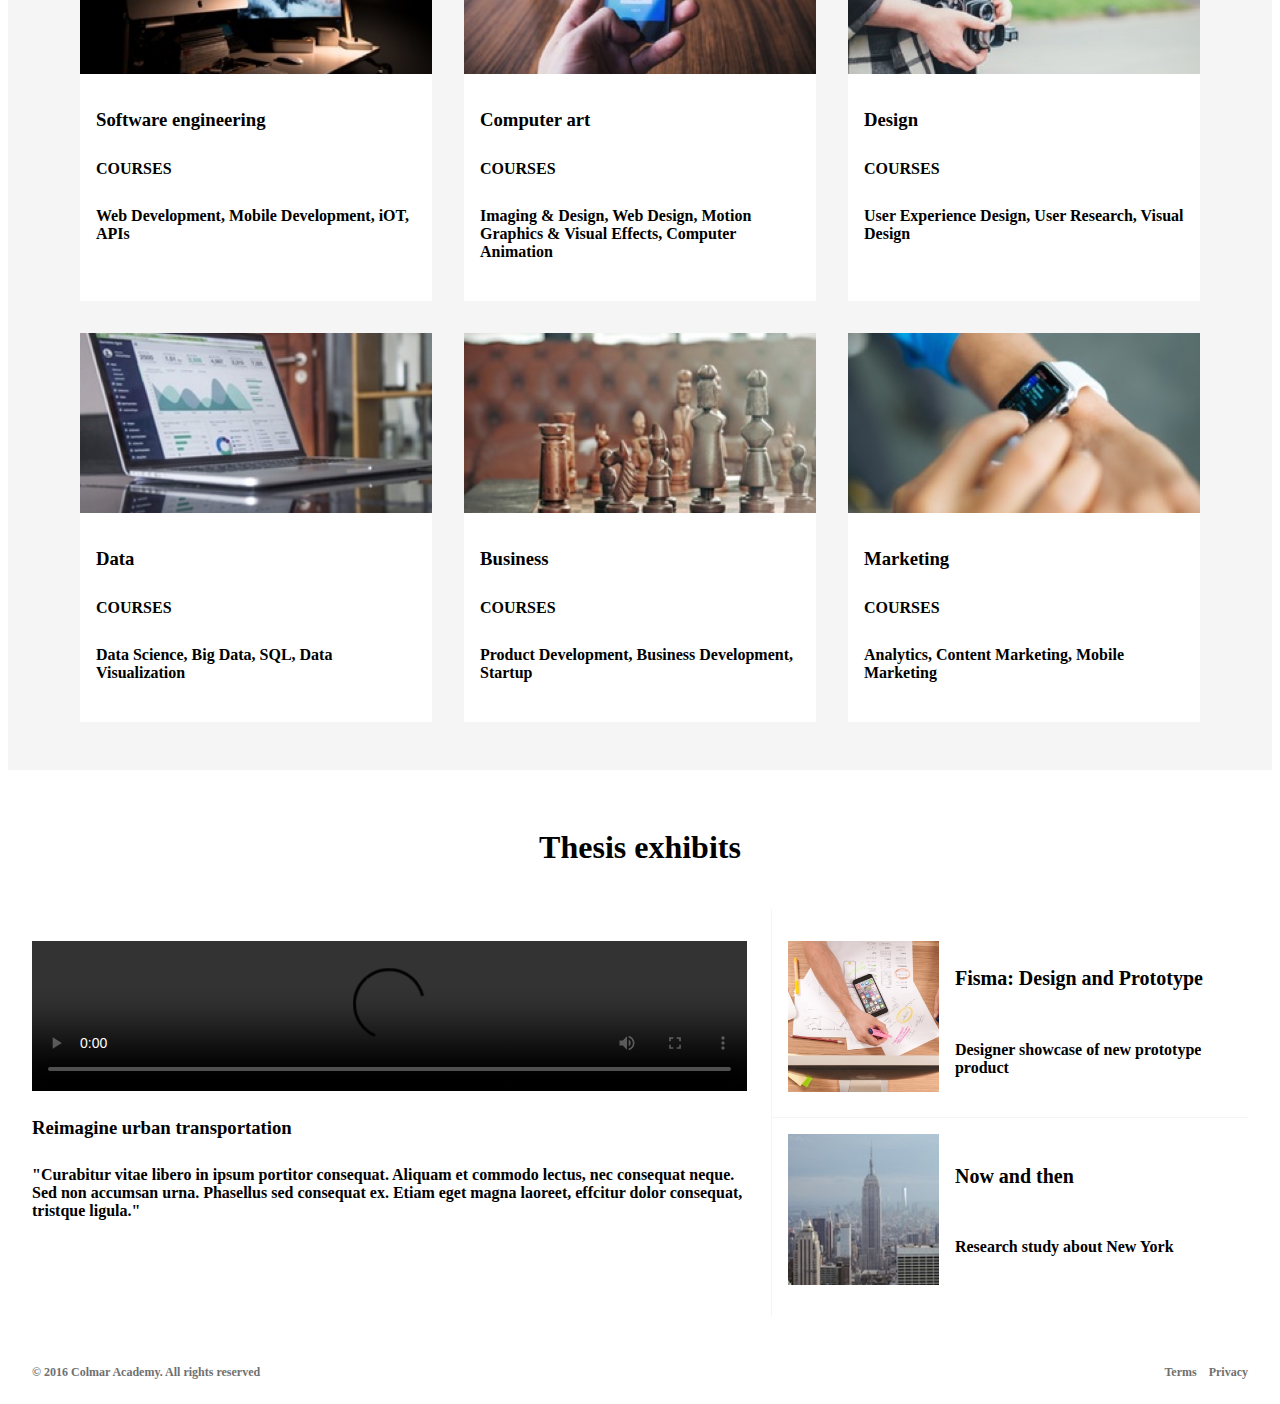
==== commit 676b11cb: "added new files" ====
--- a/Colmar Project/index.html
+++ b/Colmar Project/index.html
@@ -63,21 +63,21 @@
 		</div>
 		<div class="supporting-content">
 			<div class="content-image-box">
-				<div class="media-container"><img class="desktop" src="./resources/images/images/information-orientation.jpg"> <img class="mobile" src="C:\project\Colmar Project\resources\images\images\information-orientation-mobile.jpg"></div>
+				<div class="media-container"><img class="desktop" src="./resources/images/images/information-orientation.jpg"> <img class="mobile" src="./resources\images\images\information-orientation-mobile.jpg"></div>
 				<div class="text-content">
 					<h4>Orientation date</h4>
 					<p>Tue 10/11 & Wed 10/12: 8am - 3pm</p><a href="#">Read more</a>
 				</div>
 			</div>
 			<div class="content-image-box">
-				<div class="media-container"><img class="desktop" src="./resources/images/images/information-campus.jpg"> <img class="mobile" src="C:\project\Colmar Project\resources\images\images\information-campus-mobile.jpg"></div>
+				<div class="media-container"><img class="desktop" src="./resources/images/images/information-campus.jpg"> <img class="mobile" src="./resources\images\images\information-campus-mobile.jpg"></div>
 				<div class="text-content">
 					<h4>Our campus</h4>
 					<p>Find which campus is close by you</p><a href="#">Read more</a>
 				</div>
 			</div>
 			<div class="content-image-box">
-				<div class="media-container"><img class="desktop" src="./resources/images/images/information-guest-lecture.jpg"> <img class="mobile" src="C:\project\Colmar Project\resources\images\images\information-guest-lecture-mobile.jpg"></div>
+				<div class="media-container"><img class="desktop" src="./resources/images/images/information-guest-lecture.jpg"> <img class="mobile" src="./resources\images\images\information-guest-lecture-mobile.jpg"></div>
 				<div class="text-content">
 					<h4>Our guest lecture</h4>
 					<p>Join a keynote with Oliver Sack about music in medical treatment</p><a href="#">Read more</a>
